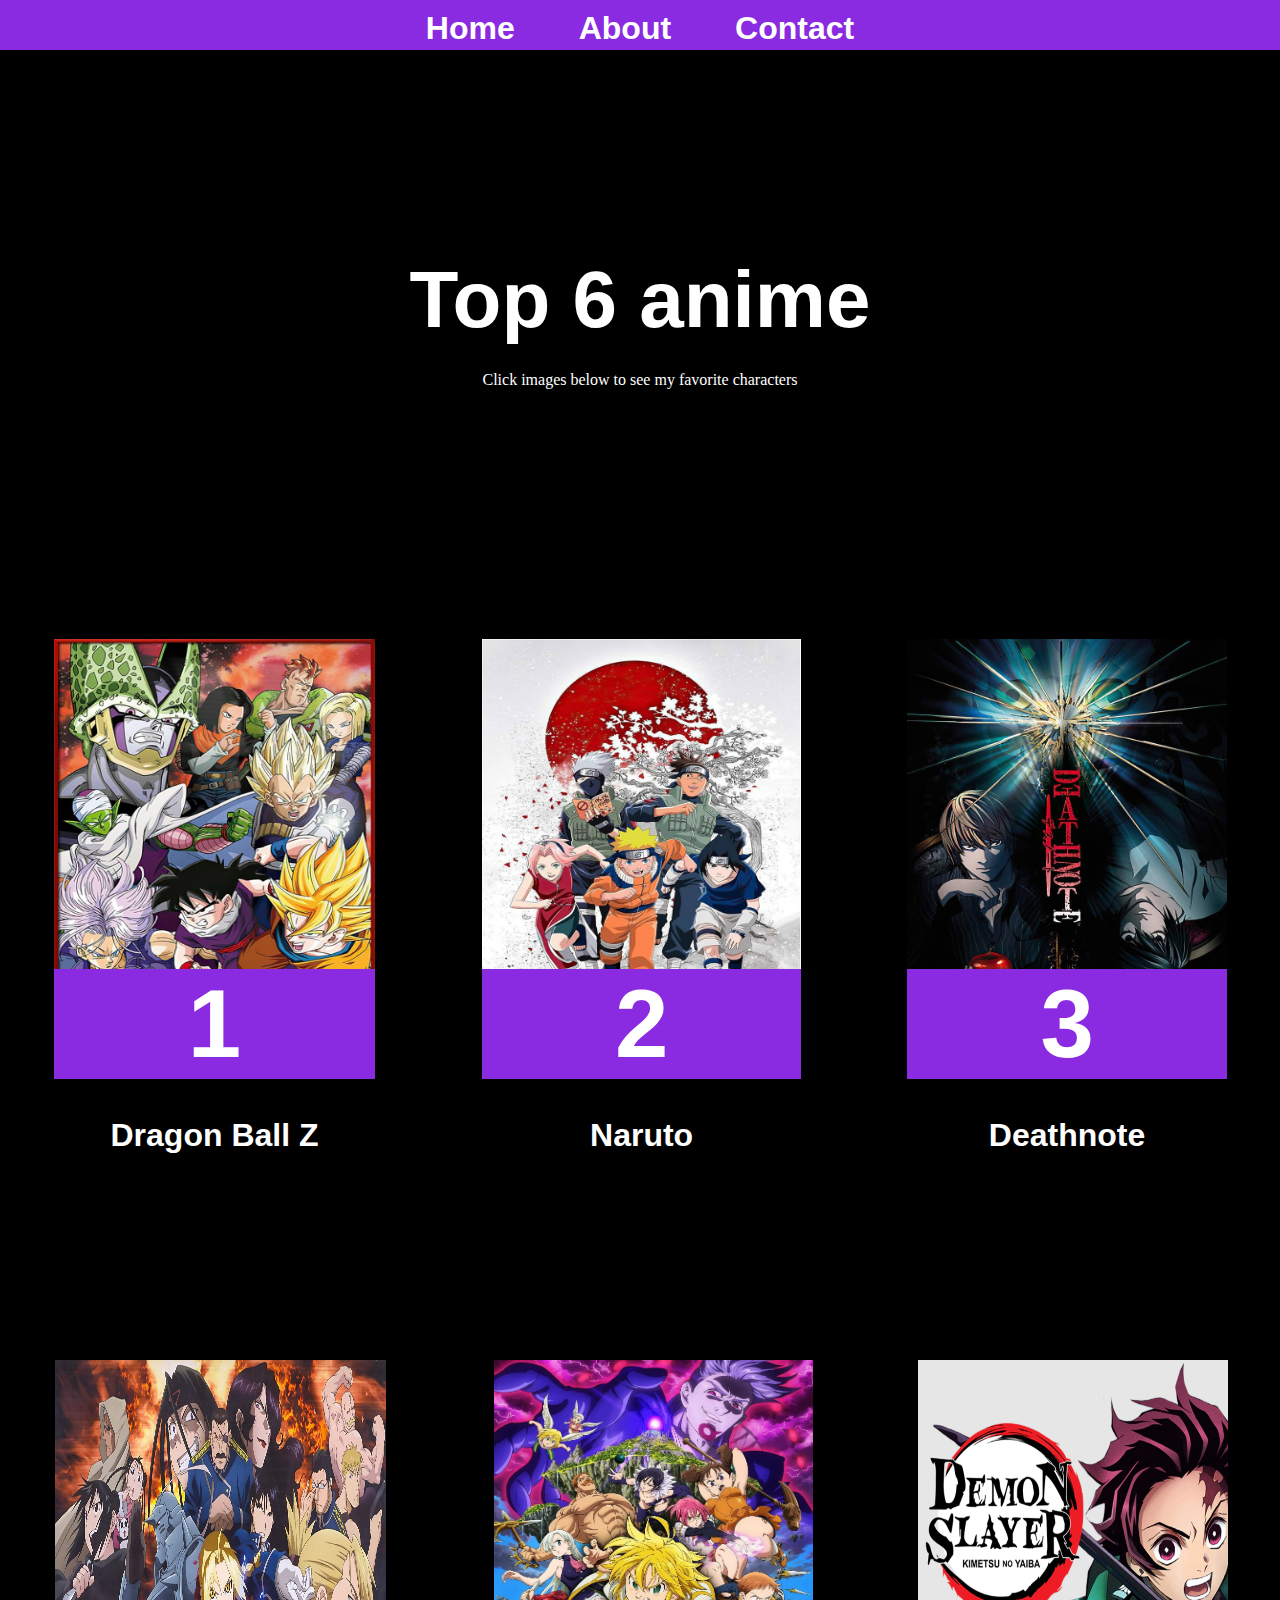
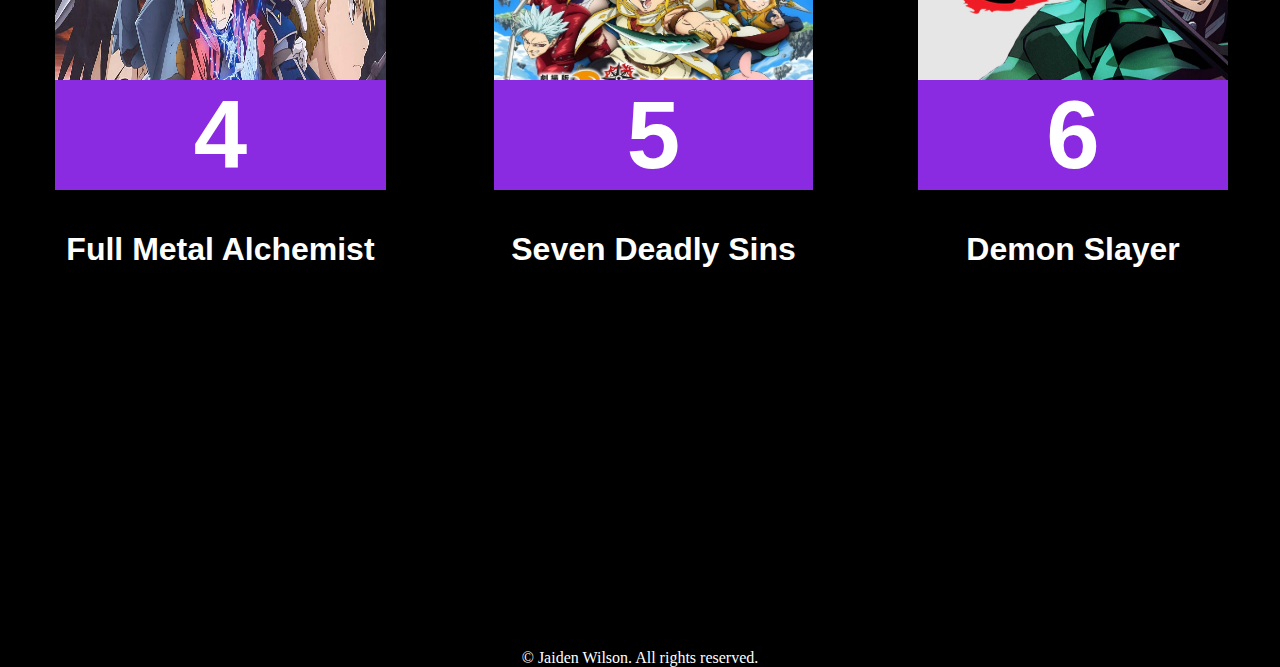
==== index.html @ de99f568 "Add files via upload" ====
<!DOCTYPE html>
<html lang="en">
    <head>
        <meta charset="UTF-8"/>
        <title>Top 6 anime</title>
        <link rel="stylesheet" href="./styles.css"/>
        <link rel="preconnect" href="https://fonts.googleapis.com">
        <link rel="preconnect" href="https://fonts.gstatic.com" crossorigin>
        <link href="https://fonts.googleapis.com/css2?family=Jersey+25&display=swap" rel="stylesheet">
        <link href="https://fonts.googleapis.com/css2?family=Roboto:ital,wght@0,100;0,300;0,400;0,500;0,700;0,900;1,100;1,300;1,400;1,500;1,700;1,900&display=swap" rel="stylesheet">
    </head>
    <body>
        <div class="navbar">
        <a class="nav-items"href="./index.html">Home</a>
        <a class="nav-items"href="./public/about.html">About</a>
        <a class="nav-items"href="./public/contact.html">Contact</a>
        </div>
        <h1>Top 6 anime</h1>
        <p>Click images below to see my favorite characters</p>
        <div class="first-container">
            <div>
                <a href="./public/gohan.html"><img src="./assets/images/DBZ.jpg"alt="Dragon Ball Z Poster"/></a>
                <h2>1</h2>
                <h3>Dragon Ball Z</h3>
            </div>
            <div>
                <a href="./public/itachi.html"><img src="./assets/images/naruto.jpg"alt="Naruto Poster"/></a>
                <h2>2</h2>
                <h3>Naruto</h3>
            </div>
            <div>
                <a href="./public/light.html"><img src="./assets/images/deathnote.jpg"alt="Deathnote Poster"/></a>
                <h2>3</h2>
                <h3>Deathnote</h3>
            </div>
        </div>
        <div class="second-container">
            <div>
                <a href="./public/kimblee.html"><img src="./assets/images/fmab.jpg"alt="Full Metal Alchemist Brotherhood Poster"/></a>
                <h2>4</h2>
                <h3>Full Metal Alchemist</h3>
            </div>
            <div>
                <a href="./public/escanor.html"><img src="./assets/images/sds.jpg"alt="Seven Deadly Sins Poster"/></a>
                <h2>5</h2>
                <h3>Seven Deadly Sins</h3>
            </div>
            <div>
               <a href="./public/sanemi.html"> <img src="./assets/images/demon-slayer.png"alt="Demon Slayer Poster"/></a>
                <h2>6</h2>
                <h3>Demon Slayer</h3>
            </div>
        </div>
        <footer>
            © Jaiden Wilson. All rights reserved.
        </footer>
    </body>
</html>
---- styles.css ----
body{
    background-color:black;
    text-align: center;
    margin:0;
    padding:0;
    
}
h1{
    color:white;
    font-family: "Inter", sans-serif;
    font-weight: 800;
    font-style: normal;
    font-size:5rem;
    position:relative;
    top:150px;
}
h2{
    
    color:rgb(255, 255, 255);
    font-family: "Inter", sans-serif;
    font-weight: 700;
    font-style: normal;
    font-size:6rem;
    position:relative;
    bottom: 20%;
    left:12.5%;
    background-color:blueviolet;
    width:75%;
}
h3{
    color:white;
    font-family: "Inter", sans-serif;
    font-weight: 700;
    font-style: normal;
    font-size:2rem;
    position:relative;
    bottom: 25%;
}
.navbar{
    height:50px;
    background-color:blueviolet;
    width:100%;
}
.title-background{
    height:100px;
    background-color:blueviolet;
    width:100%;
    margin:0; 
}

@media(max-width:1040px)
{
    .first-container{
        flex-wrap:wrap;
        
    }
    .second-container{
        flex-wrap:wrap;
        align-content:space-evenly;
    }
    
    
}

img{
   
    width:75%;
    height:50%;
    
}
.first-container{
    margin-top:250px;
    display:flex;
}
.second-container{
    
    display:flex;
    margin-top:0;
}
.second-container>div{
    position:relative;
    bottom:100px;
    margin-bottom:0;
}
p{
    color:white;
    margin-top:175px;
}

.fav-char{
    font-family: "Jersey 25", sans-serif;
    font-weight: 400;
    font-style: normal;
    
    height:50%;
    width:50%;
    margin-top:200px;
} 
.char-title{
    position: relative;
    top:0;
    margin:0;
}

.title-background{
    position: absolute;
    top:0;
    margin:0;
}
footer{
    color:white;
    margin-bottom:0;
}
.profile-photo{
    border-radius:2.5%;
    height:30%;
    width:30%;
}

.description{
    font-family: "Inter", sans-serif;
    margin-left:25%;
    margin-right:25%;
    line-height:25px;
}
.ig-logo{
    display:inline-block;
    width:75px;
    height:50px;
    margin-top:300px;
    margin-right: 50px;
}
.linkedin-logo{
    display:inline-block;
    width:75px;
    height:50px;
    margin-top: 300px;
}
.gmail-logo{
    display:inline-block;
    width:75px;
    height:50px;
    margin-top: 300px;
    margin-left: 50px;
}
.nav-items{
    position:relative;
    top:10px;
    color:white;
    font-family: "Inter", sans-serif;
    font-weight: 600;
    font-size:2rem;
    font-style: normal;
    margin:30px;
    text-decoration:none;
}
h1 img{
    display:inline-block;
    width:200px;
    height: 200px;
}
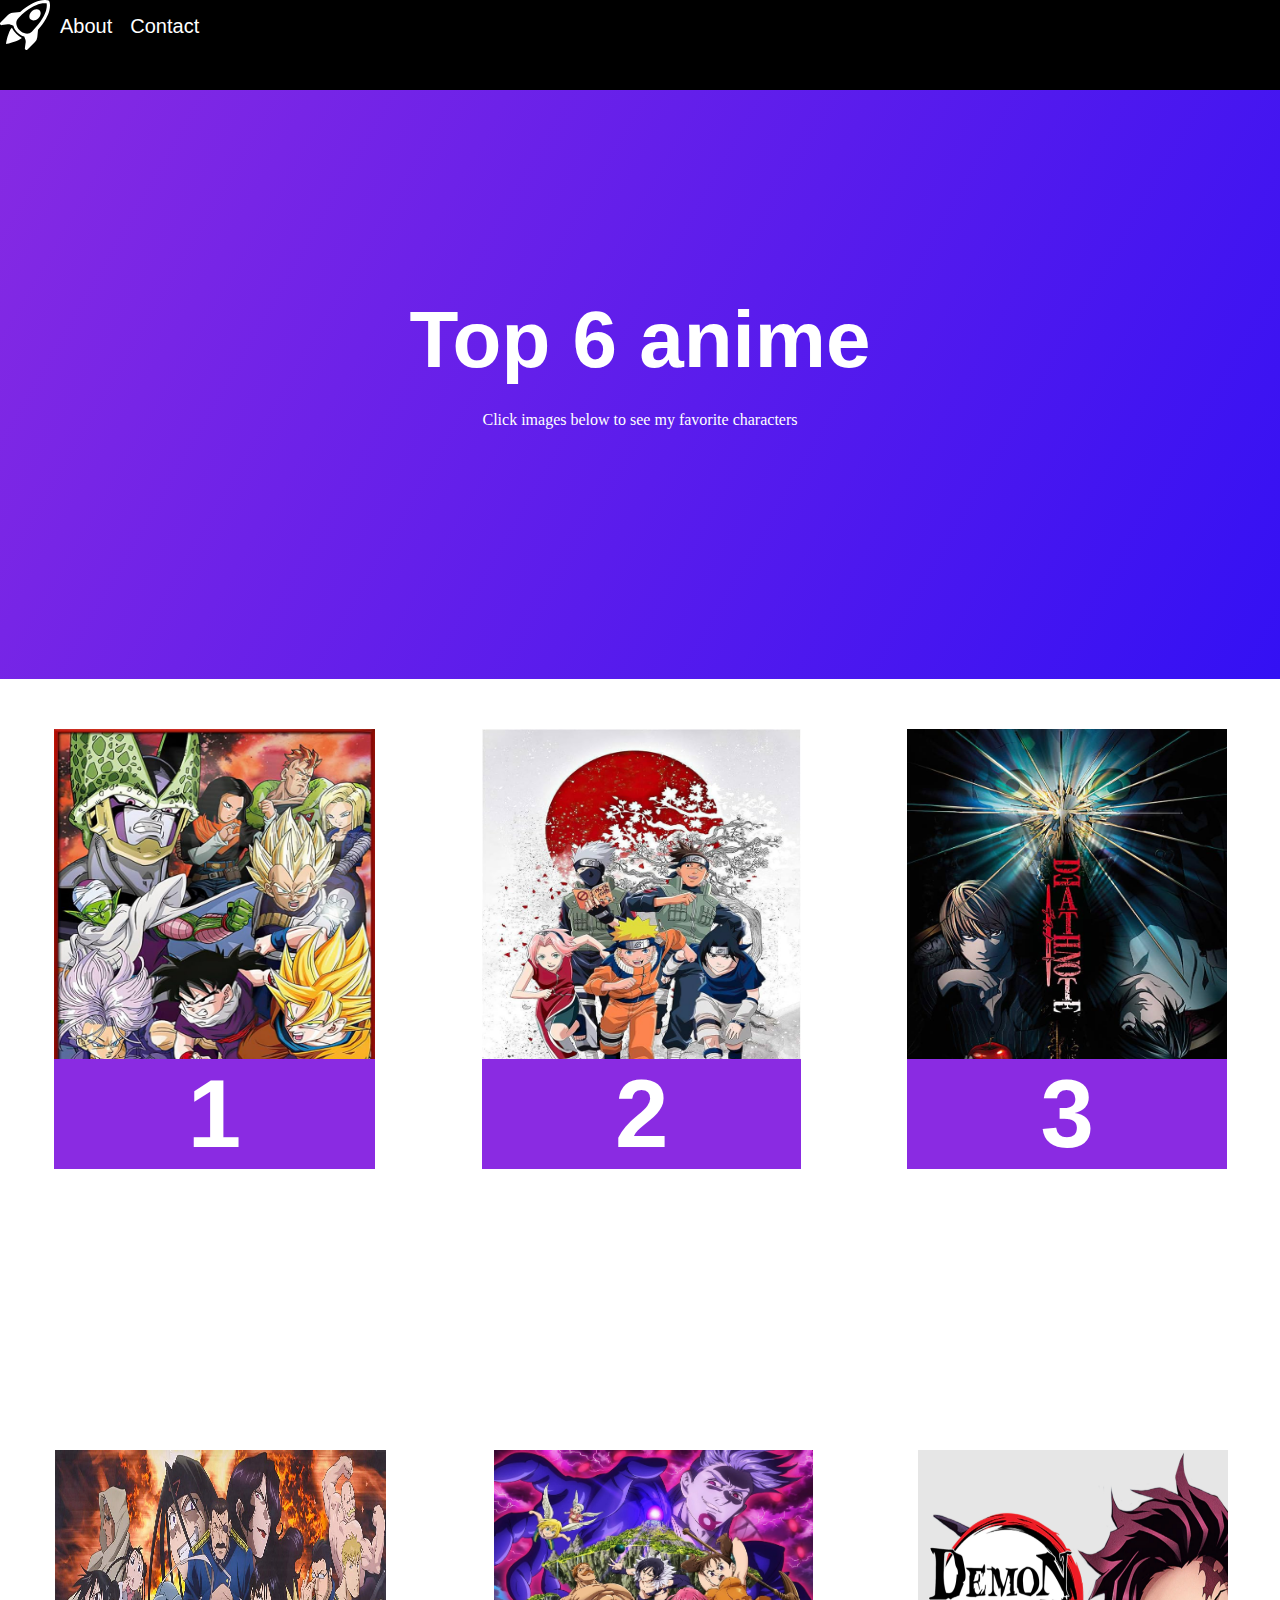
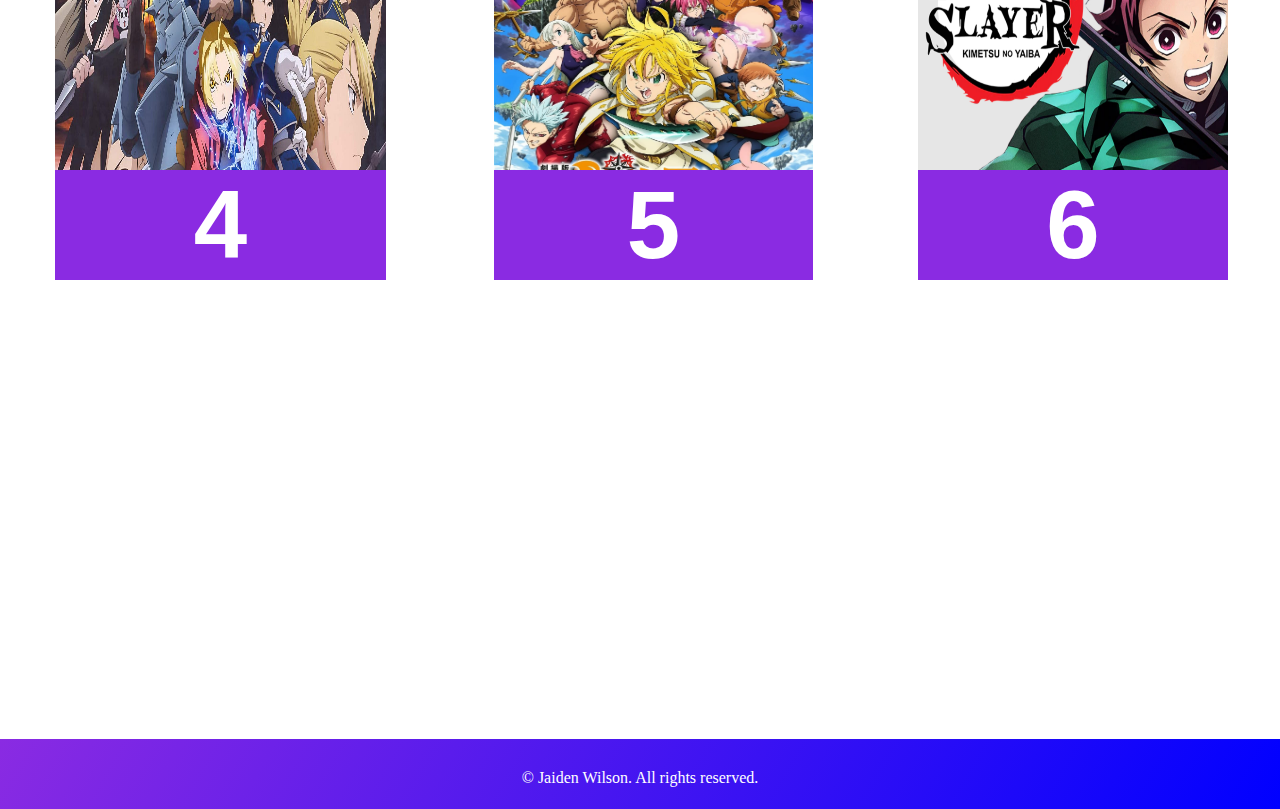
==== commit 531c12ce: "Updating github repo" ====
--- a/index.html
+++ b/index.html
@@ -10,13 +10,29 @@
         <link href="https://fonts.googleapis.com/css2?family=Roboto:ital,wght@0,100;0,300;0,400;0,500;0,700;0,900;1,100;1,300;1,400;1,500;1,700;1,900&display=swap" rel="stylesheet">
     </head>
     <body>
-        <div class="navbar">
-        <a class="nav-items"href="./index.html">Home</a>
-        <a class="nav-items"href="./public/about.html">About</a>
-        <a class="nav-items"href="./public/contact.html">Contact</a>
-        </div>
+        
+        <nav class="navbar navbar-expand-lg bg-body-tertiary">
+            <div class="container-fluid">
+              <a class="navbar-brand" href="#"><svg xmlns="http://www.w3.org/2000/svg" width="16" height="16" fill="currentColor" class="bi bi-rocket-takeoff" viewBox="0 0 16 16">
+                <path d="M9.752 6.193c.599.6 1.73.437 2.528-.362s.96-1.932.362-2.531c-.599-.6-1.73-.438-2.528.361-.798.8-.96 1.933-.362 2.532"/>
+                <path d="M15.811 3.312c-.363 1.534-1.334 3.626-3.64 6.218l-.24 2.408a2.56 2.56 0 0 1-.732 1.526L8.817 15.85a.51.51 0 0 1-.867-.434l.27-1.899c.04-.28-.013-.593-.131-.956a9 9 0 0 0-.249-.657l-.082-.202c-.815-.197-1.578-.662-2.191-1.277-.614-.615-1.079-1.379-1.275-2.195l-.203-.083a10 10 0 0 0-.655-.248c-.363-.119-.675-.172-.955-.132l-1.896.27A.51.51 0 0 1 .15 7.17l2.382-2.386c.41-.41.947-.67 1.524-.734h.006l2.4-.238C9.005 1.55 11.087.582 12.623.208c.89-.217 1.59-.232 2.08-.188.244.023.435.06.57.093q.1.026.16.045c.184.06.279.13.351.295l.029.073a3.5 3.5 0 0 1 .157.721c.055.485.051 1.178-.159 2.065m-4.828 7.475.04-.04-.107 1.081a1.54 1.54 0 0 1-.44.913l-1.298 1.3.054-.38c.072-.506-.034-.993-.172-1.418a9 9 0 0 0-.164-.45c.738-.065 1.462-.38 2.087-1.006M5.205 5c-.625.626-.94 1.351-1.004 2.09a9 9 0 0 0-.45-.164c-.424-.138-.91-.244-1.416-.172l-.38.054 1.3-1.3c.245-.246.566-.401.91-.44l1.08-.107zm9.406-3.961c-.38-.034-.967-.027-1.746.163-1.558.38-3.917 1.496-6.937 4.521-.62.62-.799 1.34-.687 2.051.107.676.483 1.362 1.048 1.928.564.565 1.25.941 1.924 1.049.71.112 1.429-.067 2.048-.688 3.079-3.083 4.192-5.444 4.556-6.987.183-.771.18-1.345.138-1.713a3 3 0 0 0-.045-.283 3 3 0 0 0-.3-.041Z"/>
+                <path d="M7.009 12.139a7.6 7.6 0 0 1-1.804-1.352A7.6 7.6 0 0 1 3.794 8.86c-1.102.992-1.965 5.054-1.839 5.18.125.126 3.936-.896 5.054-1.902Z"/>
+              </svg></a>
+              
+              <div class="collapse navbar-collapse" id="navbarNavAltMarkup">
+                <div class="navbar-nav">
+                  
+                  <a class="nav-link" href="./public/about.html">About</a>
+                  <a class="nav-link" href="./public/contact.html">Contact</a>
+                  
+                </div>
+              </div>
+            </div>
+          </nav>
+        
         <h1>Top 6 anime</h1>
         <p>Click images below to see my favorite characters</p>
+        <section>
         <div class="first-container">
             <div>
                 <a href="./public/gohan.html"><img src="./assets/images/DBZ.jpg"alt="Dragon Ball Z Poster"/></a>
@@ -51,6 +67,7 @@
                 <h3>Demon Slayer</h3>
             </div>
         </div>
+    </section>
         <footer>
             © Jaiden Wilson. All rights reserved.
         </footer>
--- a/styles.css
+++ b/styles.css
@@ -1,9 +1,16 @@
 body{
-    background-color:black;
+    background:linear-gradient(300deg,blue, blueviolet );
     text-align: center;
     margin:0;
     padding:0;
-    
+    border:none;
+    animation: gradient-animation 18s ease infinite;
+   background-size: 100% 100%;
+}
+section{
+    background-color:white;
+    margin:0;
+    padding-right: 0;
 }
 h1{
     color:white;
@@ -36,11 +43,7 @@
     position:relative;
     bottom: 25%;
 }
-.navbar{
-    height:50px;
-    background-color:blueviolet;
-    width:100%;
-}
+
 .title-background{
     height:100px;
     background-color:blueviolet;
@@ -70,6 +73,8 @@
 }
 .first-container{
     margin-top:250px;
+    padding-top:50px;
+    padding-bottom:0;
     display:flex;
 }
 .second-container{
@@ -109,7 +114,12 @@
 }
 footer{
     color:white;
+    background: linear-gradient(300deg,blue, blueviolet );
     margin-bottom:0;
+    padding-top:30px;
+    padding-bottom:30px;
+    height:10px;
+
 }
 .profile-photo{
     border-radius:2.5%;
@@ -143,19 +153,37 @@
     margin-top: 300px;
     margin-left: 50px;
 }
-.nav-items{
-    position:relative;
-    top:10px;
-    color:white;
-    font-family: "Inter", sans-serif;
-    font-weight: 600;
-    font-size:2rem;
-    font-style: normal;
-    margin:30px;
-    text-decoration:none;
-}
+
 h1 img{
     display:inline-block;
     width:200px;
     height: 200px;
+}
+.navbar{
+    background-color: black;
+    height:10vh;
+    position:relative;
+}
+.navbar svg{
+    height:50px;
+    width:50px;
+    color:white;
+    position:absolute;
+    left:0;
+}
+
+.navbar-nav{
+    display:flex;
+    gap:2%;
+    position:relative;
+    left:60px;
+    top:15px;
+    width:100vh;
+}
+.nav-link{
+    text-decoration: none;
+    color:white;
+    top:50%;
+    font-size: 20px;
+    font-family: Inter, sans-serif;
 }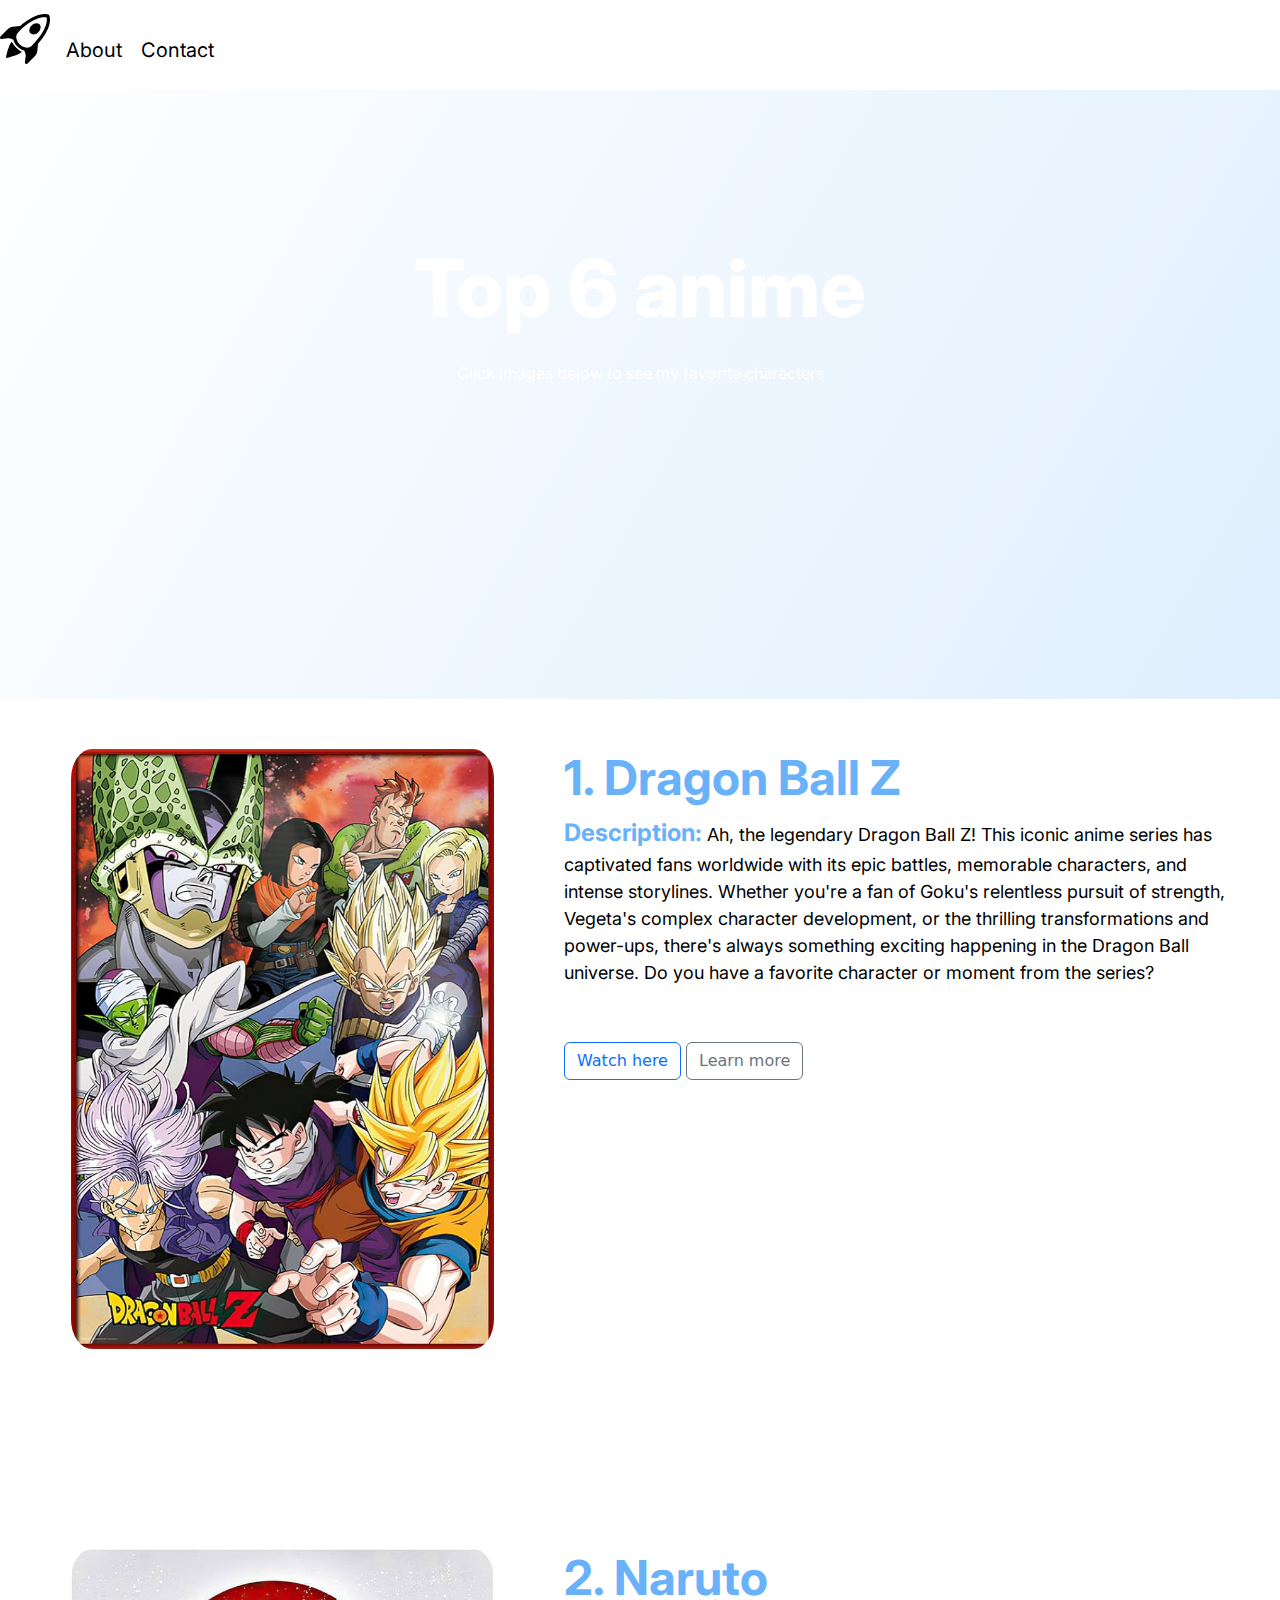
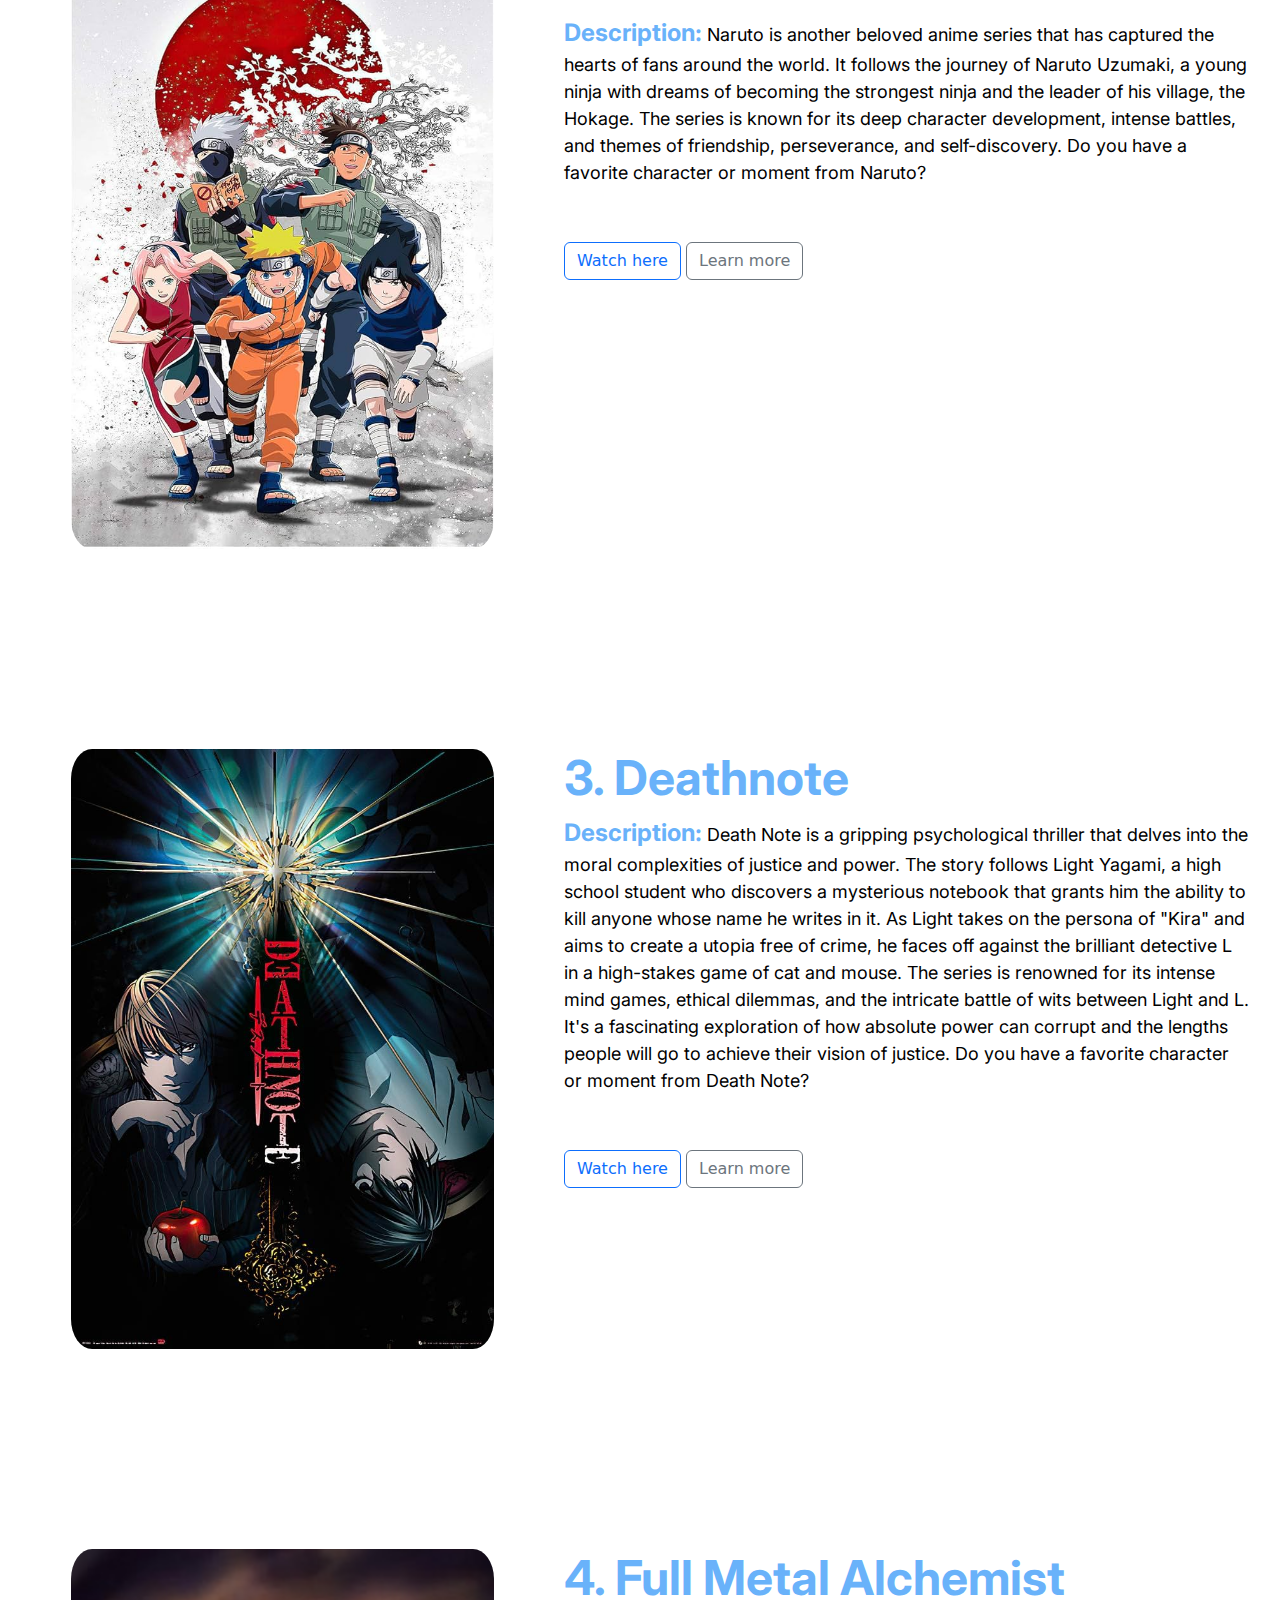
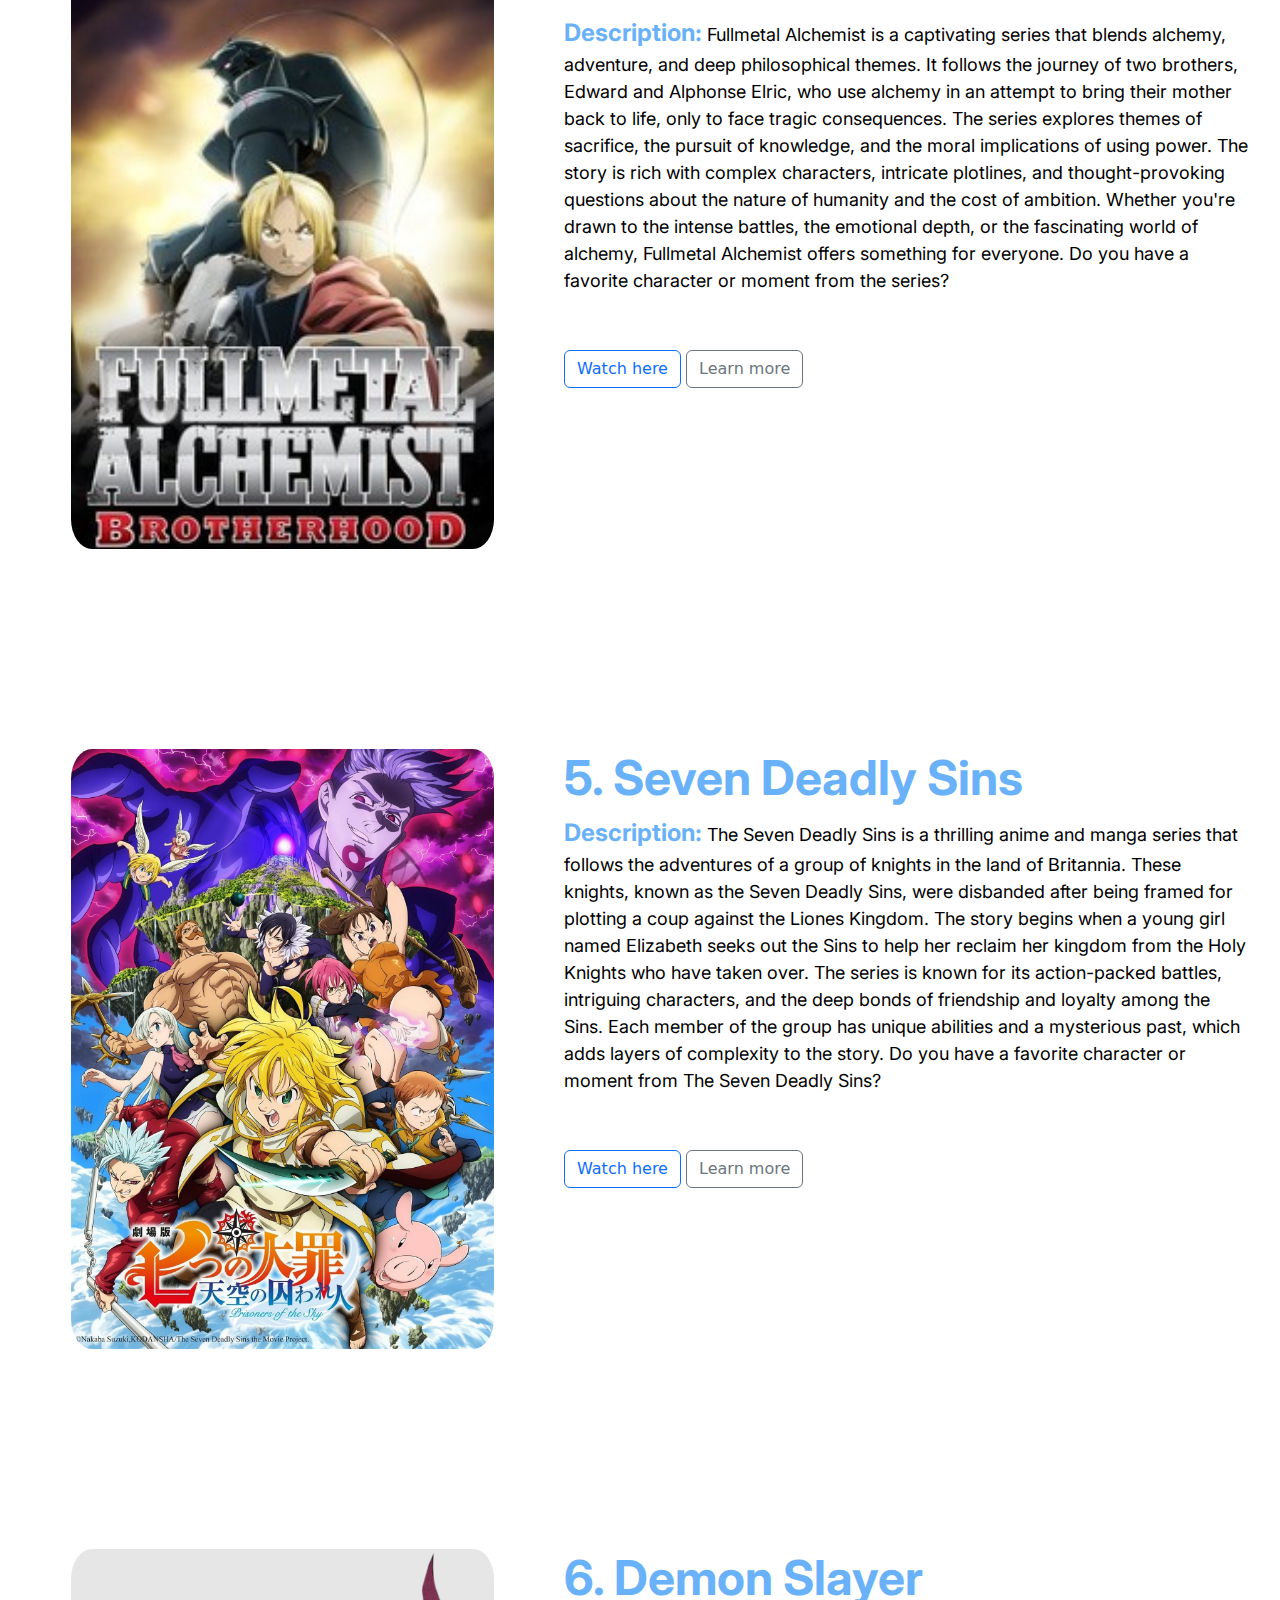
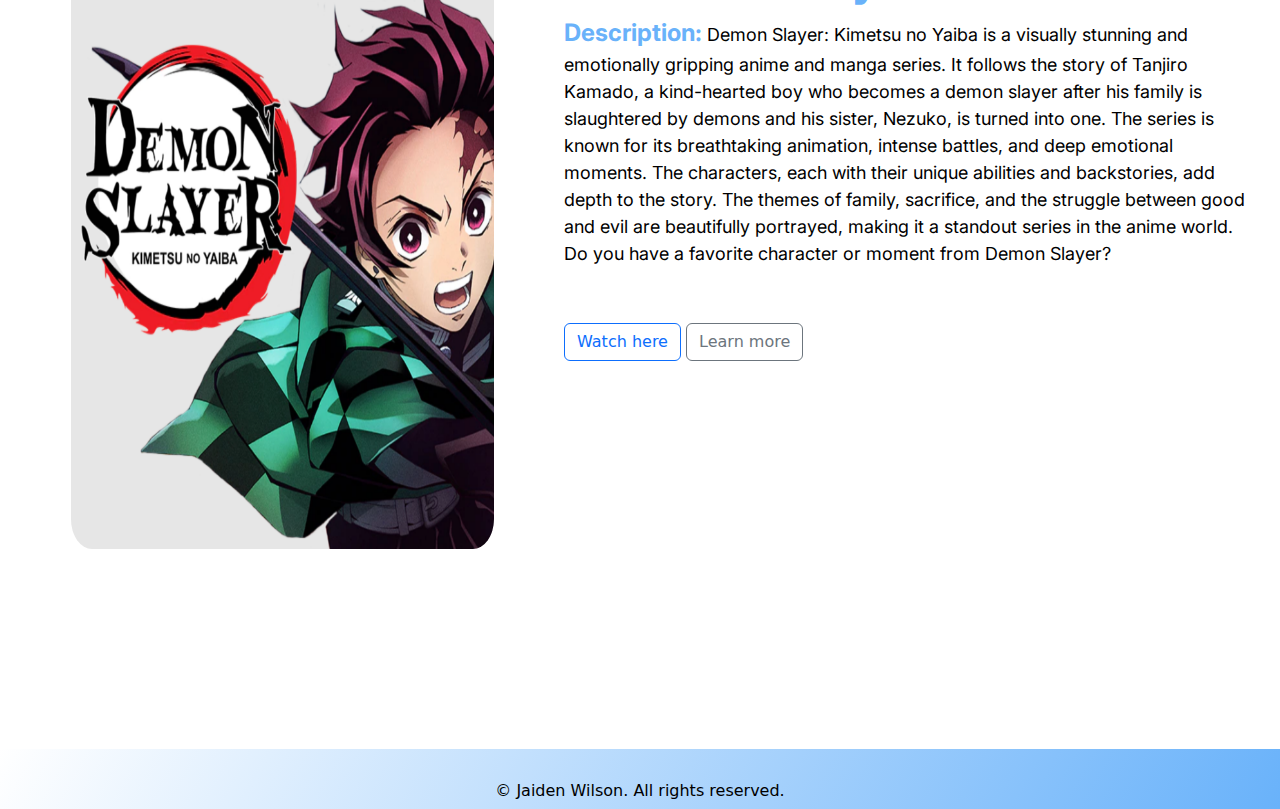
==== commit 409dfd55: "New Updates" ====
--- a/index.html
+++ b/index.html
@@ -3,15 +3,19 @@
     <head>
         <meta charset="UTF-8"/>
         <title>Top 6 anime</title>
+        <link href="https://cdn.jsdelivr.net/npm/bootstrap@5.3.3/dist/css/bootstrap.min.css" rel="stylesheet" integrity="sha384-QWTKZyjpPEjISv5WaRU9OFeRpok6YctnYmDr5pNlyT2bRjXh0JMhjY6hW+ALEwIH" crossorigin="anonymous">
+
         <link rel="stylesheet" href="./styles.css"/>
         <link rel="preconnect" href="https://fonts.googleapis.com">
         <link rel="preconnect" href="https://fonts.gstatic.com" crossorigin>
         <link href="https://fonts.googleapis.com/css2?family=Jersey+25&display=swap" rel="stylesheet">
         <link href="https://fonts.googleapis.com/css2?family=Roboto:ital,wght@0,100;0,300;0,400;0,500;0,700;0,900;1,100;1,300;1,400;1,500;1,700;1,900&display=swap" rel="stylesheet">
+        <link href="https://fonts.googleapis.com/css2?family=Inter:ital,opsz,wght@0,14..32,100..900;1,14..32,100..900&display=swap" rel="stylesheet">
+
     </head>
     <body>
         
-        <nav class="navbar navbar-expand-lg bg-body-tertiary">
+        <nav class="navbar navbar-expand-lg ">
             <div class="container-fluid">
               <a class="navbar-brand" href="#"><svg xmlns="http://www.w3.org/2000/svg" width="16" height="16" fill="currentColor" class="bi bi-rocket-takeoff" viewBox="0 0 16 16">
                 <path d="M9.752 6.193c.599.6 1.73.437 2.528-.362s.96-1.932.362-2.531c-.599-.6-1.73-.438-2.528.361-.798.8-.96 1.933-.362 2.532"/>
@@ -31,45 +35,96 @@
           </nav>
         
         <h1>Top 6 anime</h1>
-        <p>Click images below to see my favorite characters</p>
+        <p id="message">Click images below to see my favorite characters</p>
         <section>
-        <div class="first-container">
+        <div class="container">
             <div>
-                <a href="./public/gohan.html"><img src="./assets/images/DBZ.jpg"alt="Dragon Ball Z Poster"/></a>
-                <h2>1</h2>
-                <h3>Dragon Ball Z</h3>
+                <a href="./public/gohan.html"><img class="expand" src="./assets/images/DBZ.jpg"alt="Dragon Ball Z Poster"/></a>
+                
+            </div>
+            <div class="sub-container" >
+                <h2>1. Dragon Ball Z</h2>
+                <p><span class="blue-text">Description:</span> Ah, the legendary Dragon Ball Z! This iconic anime series has captivated fans worldwide with its epic battles, memorable characters, and intense storylines. Whether you're a fan of Goku's relentless pursuit of strength, Vegeta's complex character development, or the thrilling transformations and power-ups, there's always something exciting happening in the Dragon Ball universe.
+
+                    Do you have a favorite character or moment from the series?</p>
+                    <a href="https://hianime.to/watch/dragon-ball-z-325?ep=7230"><button type="button" class="btn btn-outline-primary">Watch here</button></a>
+                    <a href="https://en.wikipedia.org/wiki/Dragon_Ball_Z"><button type="button" class="btn btn-outline-secondary">Learn more</button></a>
             </div>
             <div>
-                <a href="./public/itachi.html"><img src="./assets/images/naruto.jpg"alt="Naruto Poster"/></a>
-                <h2>2</h2>
-                <h3>Naruto</h3>
+                <a href="./public/itachi.html"><img class="expand" src="./assets/images/naruto.jpg"alt="Naruto Poster"/></a>
+                
+            </div>
+            <div class="sub-container">
+                <h2>2. Naruto</h2>
+                <p><span class="blue-text">Description:</span> Naruto is another beloved anime series that has captured the hearts of fans around the world. It follows the journey of Naruto Uzumaki, a young ninja with dreams of becoming the strongest ninja and the leader of his village, the Hokage. The series is known for its deep character development, intense battles, and themes of friendship, perseverance, and self-discovery.
+
+                    Do you have a favorite character or moment from Naruto?</p>
+                    <a href="https://hianime.to/watch/naruto-677?ep=12352"><button type="button"  class="btn btn-outline-primary">Watch here</button></a>
+                    <a href="https://en.wikipedia.org/wiki/Naruto"><button type="button" class="btn btn-outline-secondary">Learn more</button></a>
             </div>
             <div>
-                <a href="./public/light.html"><img src="./assets/images/deathnote.jpg"alt="Deathnote Poster"/></a>
-                <h2>3</h2>
-                <h3>Deathnote</h3>
+                <a href="./public/light.html"><img class="expand" src="./assets/images/deathnote.jpg"alt="Deathnote Poster"/></a>
+                
+            </div>
+            <div class="sub-container">
+                <h2>3. Deathnote</h2>
+                <p><span class="blue-text">Description:</span> Death Note is a gripping psychological thriller that delves into the moral complexities of justice and power. The story follows Light Yagami, a high school student who discovers a mysterious notebook that grants him the ability to kill anyone whose name he writes in it. As Light takes on the persona of "Kira" and aims to create a utopia free of crime, he faces off against the brilliant detective L in a high-stakes game of cat and mouse.
+
+                    The series is renowned for its intense mind games, ethical dilemmas, and the intricate battle of wits between Light and L. It's a fascinating exploration of how absolute power can corrupt and the lengths people will go to achieve their vision of justice.
+                    
+                    Do you have a favorite character or moment from Death Note? </p>
+                    <a href="https://hianime.to/watch/death-note-60?ep=1464"><button type="button" class="btn btn-outline-primary">Watch here</button></a>
+                    <a href="https://en.wikipedia.org/wiki/Death_Note"><button type="button" class="btn btn-outline-secondary">Learn more</button></a>
+            </div>
+        
+            <div>
+                <a href="./public/kimblee.html"><img class="expand" src="./assets/images/fmab.jpg"alt="Full Metal Alchemist Brotherhood Poster"/></a>
+                
+            </div>
+            <div class="sub-container">
+                <h2>4. Full Metal Alchemist</h2>
+                <p><span class="blue-text">Description:</span> Fullmetal Alchemist is a captivating series that blends alchemy, adventure, and deep philosophical themes. It follows the journey of two brothers, Edward and Alphonse Elric, who use alchemy in an attempt to bring their mother back to life, only to face tragic consequences. The series explores themes of sacrifice, the pursuit of knowledge, and the moral implications of using power.
+
+                    The story is rich with complex characters, intricate plotlines, and thought-provoking questions about the nature of humanity and the cost of ambition. Whether you're drawn to the intense battles, the emotional depth, or the fascinating world of alchemy, Fullmetal Alchemist offers something for everyone.
+                    
+                    Do you have a favorite character or moment from the series?</p>
+                   <a href="https://hianime.to/watch/fullmetal-alchemist-308?ep=5791"> <button type="button" class="btn btn-outline-primary">Watch here</button></a>
+                    <a href="https://en.wikipedia.org/wiki/Fullmetal_Alchemist"><button type="button" class="btn btn-outline-secondary">Learn more</button></a>
+            </div>
+            <div>
+                <a href="./public/escanor.html"><img class="expand" src="./assets/images/sds.jpg"alt="Seven Deadly Sins Poster"/></a>
+                
+            </div>
+            <div class="sub-container">
+                <h2>5. Seven Deadly Sins</h2>
+                <p><span class="blue-text">Description:</span> The Seven Deadly Sins is a thrilling anime and manga series that follows the adventures of a group of knights in the land of Britannia. These knights, known as the Seven Deadly Sins, were disbanded after being framed for plotting a coup against the Liones Kingdom. The story begins when a young girl named Elizabeth seeks out the Sins to help her reclaim her kingdom from the Holy Knights who have taken over.
+
+                    The series is known for its action-packed battles, intriguing characters, and the deep bonds of friendship and loyalty among the Sins. Each member of the group has unique abilities and a mysterious past, which adds layers of complexity to the story.
+                    
+                    Do you have a favorite character or moment from The Seven Deadly Sins?</p>
+                   <a href="https://hianime.to/watch/the-seven-deadly-sins-561?ep=10966"><button type="button" class="btn btn-outline-primary">Watch here</button></a> 
+                    <a href="https://en.wikipedia.org/wiki/The_Seven_Deadly_Sins_(manga)"><button type="button" class="btn btn-outline-secondary">Learn more</button></a>
+            </div>
+            <div>
+               <a href="./public/sanemi.html"> <img class="expand" src="./assets/images/demon-slayer.png"alt="Demon Slayer Poster"/></a>
+                
+            </div>
+            <div class="sub-container">
+                <h2>6. Demon Slayer</h2>
+                <p><span class="blue-text">Description:</span> Demon Slayer: Kimetsu no Yaiba is a visually stunning and emotionally gripping anime and manga series. It follows the story of Tanjiro Kamado, a kind-hearted boy who becomes a demon slayer after his family is slaughtered by demons and his sister, Nezuko, is turned into one. The series is known for its breathtaking animation, intense battles, and deep emotional moments.
+
+                    The characters, each with their unique abilities and backstories, add depth to the story. The themes of family, sacrifice, and the struggle between good and evil are beautifully portrayed, making it a standout series in the anime world.
+                    
+                    Do you have a favorite character or moment from Demon Slayer?</p>
+                    <a href="https://hianime.to/watch/demon-slayer-kimetsu-no-yaiba-47?ep=1279"><button type="button" class="btn btn-outline-primary">Watch here</button></a>
+                    <a href="https://en.wikipedia.org/wiki/Demon_Slayer:_Kimetsu_no_Yaiba"><button type="button" class="btn btn-outline-secondary">Learn more</button></a>
             </div>
         </div>
-        <div class="second-container">
-            <div>
-                <a href="./public/kimblee.html"><img src="./assets/images/fmab.jpg"alt="Full Metal Alchemist Brotherhood Poster"/></a>
-                <h2>4</h2>
-                <h3>Full Metal Alchemist</h3>
-            </div>
-            <div>
-                <a href="./public/escanor.html"><img src="./assets/images/sds.jpg"alt="Seven Deadly Sins Poster"/></a>
-                <h2>5</h2>
-                <h3>Seven Deadly Sins</h3>
-            </div>
-            <div>
-               <a href="./public/sanemi.html"> <img src="./assets/images/demon-slayer.png"alt="Demon Slayer Poster"/></a>
-                <h2>6</h2>
-                <h3>Demon Slayer</h3>
-            </div>
-        </div>
+       </div> 
     </section>
         <footer>
             © Jaiden Wilson. All rights reserved.
         </footer>
+        <script src="https://cdn.jsdelivr.net/npm/bootstrap@5.3.3/dist/js/bootstrap.bundle.min.js" integrity="sha384-YvpcrYf0tY3lHB60NNkmXc5s9fDVZLESaAA55NDzOxhy9GkcIdslK1eN7N6jIeHz" crossorigin="anonymous"></script>
     </body>
 </html>--- a/styles.css
+++ b/styles.css
@@ -1,17 +1,49 @@
 body{
-    background:linear-gradient(300deg,blue, blueviolet );
+    background:linear-gradient(300deg,rgb(105, 178, 250),white );
     text-align: center;
     margin:0;
     padding:0;
     border:none;
-    animation: gradient-animation 18s ease infinite;
-   background-size: 100% 100%;
-}
+    background-size: 180% 180%;
+    animation: gradient-animation 9s ease infinite;
+}
+@keyframes gradient-animation {
+    0% {
+      background-position: 0% 50%;
+    }
+    50% {
+      background-position: 100% 50%;
+    }
+    100% {
+      background-position: 0% 50%;
+    }
+  }
 section{
-    background-color:white;
+    background:white;
     margin:0;
     padding-right: 0;
 }
+#message{
+    padding-bottom: 5%;
+}
+.container{
+    display:grid;
+    grid-template-columns: 1fr 1fr;
+    grid-template-rows:repeat(6, 800px);
+    margin-top:250px;
+    padding-top:50px;
+    padding-left: 0;
+    margin-left:0;
+}
+.container p{
+    color:black;
+    text-align:left;
+    margin:0;
+    padding-right:20px;
+    font-size:18px;
+    width:125%;
+}
+
 h1{
     color:white;
     font-family: "Inter", sans-serif;
@@ -23,73 +55,71 @@
 }
 h2{
     
-    color:rgb(255, 255, 255);
+    
     font-family: "Inter", sans-serif;
     font-weight: 700;
     font-style: normal;
-    font-size:6rem;
-    position:relative;
-    bottom: 20%;
-    left:12.5%;
-    background-color:blueviolet;
-    width:75%;
+    font-size:3rem;
+    margin-top: 0;
+    color: rgb(105, 178, 250);
+    text-align: left;
 }
 h3{
-    color:white;
+    color:rgb(105, 178, 250);
     font-family: "Inter", sans-serif;
     font-weight: 700;
     font-style: normal;
     font-size:2rem;
-    position:relative;
-    bottom: 25%;
-}
-
+    
+    
+    display:inline;
+}
+.blue-text{
+    color: rgb(105, 178, 250);
+    font-family:"Inter", sans-serif;
+    font-size:1.5rem;
+    font-weight:700;
+}
 .title-background{
     height:100px;
-    background-color:blueviolet;
+    background-color:white;
     width:100%;
     margin:0; 
 }
-
-@media(max-width:1040px)
-{
-    .first-container{
-        flex-wrap:wrap;
-        
-    }
-    .second-container{
-        flex-wrap:wrap;
-        align-content:space-evenly;
-    }
-    
+.title-background>h1{
+    color:rgb(105, 178, 250);
+}
+.about-page{
+    background:linear-gradient(300deg, #F5F0CD,#FFCCE1);
+    padding-bottom: 5%;
+}
+.about-page h1,.about-page p{
+    color: #997C70;
     
 }
 
 img{
    
     width:75%;
-    height:50%;
-    
-}
-.first-container{
-    margin-top:250px;
-    padding-top:50px;
-    padding-bottom:0;
-    display:flex;
-}
-.second-container{
-    
-    display:flex;
-    margin-top:0;
-}
-.second-container>div{
-    position:relative;
-    bottom:100px;
-    margin-bottom:0;
-}
+    height:75%;
+    border-radius:5%;
+    animation: fade 5s ;
+}
+.expand:hover{
+    width:80%;
+    height:80%;
+}
+
+@keyframes fade{
+    0%{opacity: 0;}
+    100%{opacity:1;}
+}
+
 p{
     color:white;
+    
     margin-top:175px;
+    font-family: "Inter", sans-serif;
 }
 
 .fav-char{
@@ -113,8 +143,8 @@
     margin:0;
 }
 footer{
-    color:white;
-    background: linear-gradient(300deg,blue, blueviolet );
+    color:black;
+    background: linear-gradient(300deg,rgb(105, 178, 250),white );
     margin-bottom:0;
     padding-top:30px;
     padding-bottom:30px;
@@ -160,30 +190,53 @@
     height: 200px;
 }
 .navbar{
-    background-color: black;
+    
+    background-color: white;
     height:10vh;
     position:relative;
 }
+
 .navbar svg{
     height:50px;
     width:50px;
-    color:white;
+    color:black;
     position:absolute;
     left:0;
-}
-
+    top:15%;
+}
+.navbar svg:hover{
+    color: rgb(105, 178, 250);
+}
 .navbar-nav{
     display:flex;
     gap:2%;
     position:relative;
-    left:60px;
-    top:15px;
-    width:100vh;
-}
+    left:30px;
+    top:5px;
+}
+.navbar-about{
+    background-color: #997C70;
+}
+.nav-link:visited{
+    color: black;
+}
+.nav-link:hover{
+    color:rgb(105, 178, 250);
+}
+
 .nav-link{
     text-decoration: none;
-    color:white;
-    top:50%;
+    color:black;
+    top:15%;
     font-size: 20px;
-    font-family: Inter, sans-serif;
-}+    font-family: "Inter", sans-serif;
+}
+
+
+.sub-container{
+    text-align:left;
+}
+.btn{
+    margin-top:10%;
+   
+}
